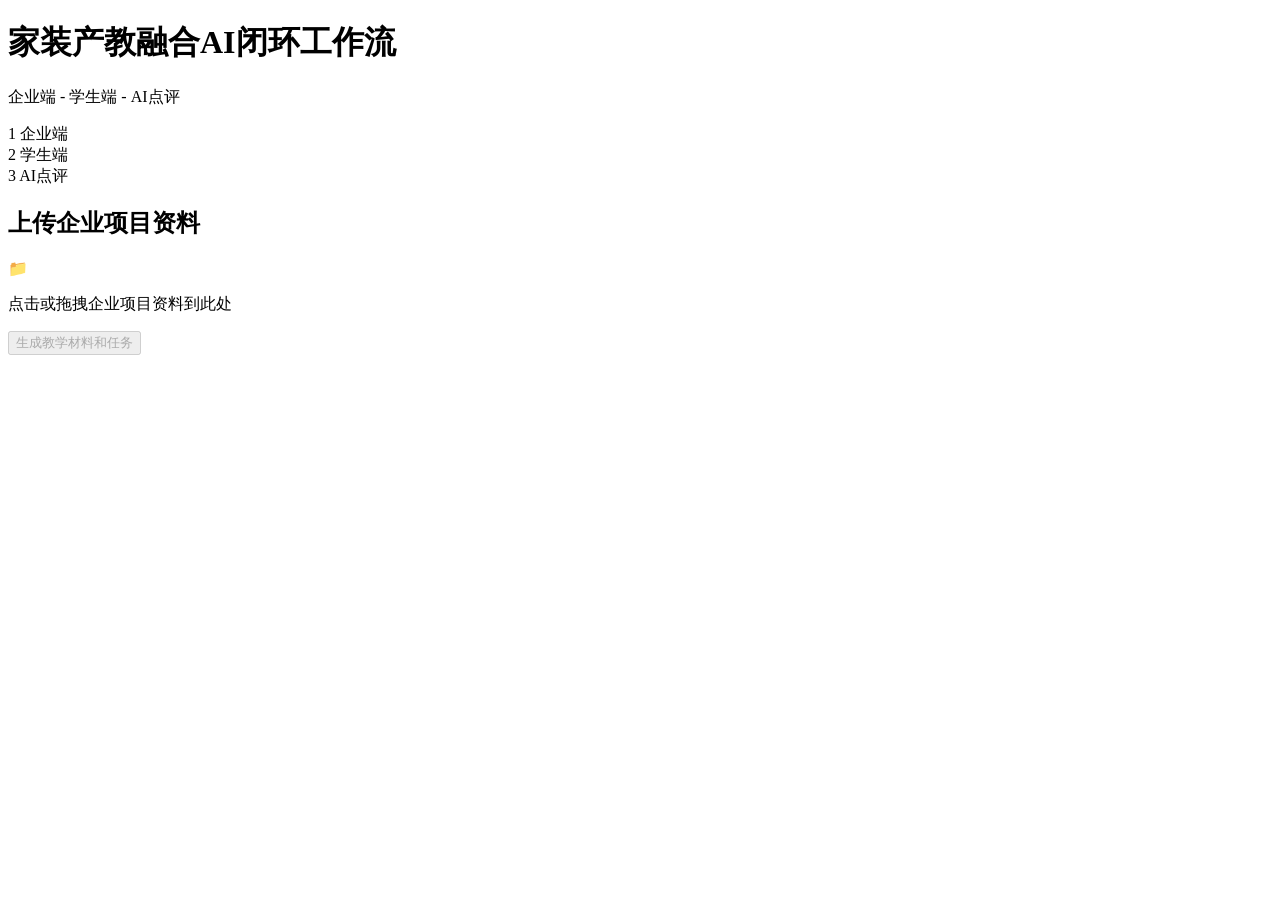
==== templates/index.html @ 1081c26d "Add files via upload" ====
<!DOCTYPE html>
<html lang="zh-CN">
<head>
    <meta charset="UTF-8">
    <title>家装产教融合AI闭环工作流</title>
    <link rel="stylesheet" href="/static/css/style.css">
</head>
<body>
    <div class="container">
        <header>
            <h1>家装产教融合AI闭环工作流</h1>
            <p class="subtitle">企业端 - 学生端 - AI点评</p>
        </header>
        <div class="stage-nav">
            <div class="stage-tab active" data-stage="1" id="tab1">
                <span class="stage-num">1</span>
                <span class="stage-title">企业端</span>
            </div>
            <div class="stage-tab" data-stage="2" id="tab2">
                <span class="stage-num">2</span>
                <span class="stage-title">学生端</span>
            </div>
            <div class="stage-tab" data-stage="3" id="tab3">
                <span class="stage-num">3</span>
                <span class="stage-title">AI点评</span>
            </div>
        </div>
        <div class="stage-content" id="stage1">
            <div class="card">
                <h2>上传企业项目资料</h2>
                <form id="projectForm" enctype="multipart/form-data">
                    <div class="upload-area" id="projectUploadArea">
                        <input type="file" id="projectFile" name="file" accept="*" hidden>
                        <div class="upload-placeholder">
                            <span class="upload-icon">📁</span>
                            <p>点击或拖拽企业项目资料到此处</p>
                        </div>
                    </div>
                    <button type="submit" class="btn btn-primary" id="projectSubmitBtn" disabled>
                        生成教学材料和任务
                    </button>
                </form>
            </div>
            <div class="result-container" id="courseResult" style="display:none">
                <h2>生成的教学材料</h2>
                <div class="result-content" id="courseContent"></div>
            </div>
            <div class="result-container" id="tasksResult" style="display:none">
                <h2>学生实战任务列表</h2>
                <div class="tasks-list" id="tasksList"></div>
                <button class="btn btn-primary" onclick="goToStage2()">
                    进入学生端
                </button>
            </div>
        </div>
        <div class="stage-content" id="stage2" style="display:none">
            <div class="card">
                <h2>提交作业</h2>
                <div class="task-selector">
                    <label>选择任务：</label>
                    <select id="taskSelect">
                        <option value="">请选择任务</option>
                    </select>
                </div>
                <form id="homeworkForm" enctype="multipart/form-data">
                    <div class="upload-area" id="homeworkUploadArea">
                        <input type="file" id="homeworkFile" name="file" accept=".pdf,.doc,.docx,.jpg,.png" hidden>
                        <div class="upload-placeholder">
                            <span class="upload-icon">📝</span>
                            <p>点击或拖拽作业文件到此处</p>
                        </div>
                    </div>
                    <button type="submit" class="btn btn-primary" id="homeworkSubmitBtn" disabled>
                        提交作业
                    </button>
                </form>
            </div>
            <div class="result-container" id="submissionsResult" style="display:none">
                <h2>已提交作业列表</h2>
                <div class="submissions-list" id="submissionsList"></div>
                <button class="btn btn-primary" onclick="generateReport()">
                    生成点评报告
                </button>
            </div>
        </div>
        <div class="stage-content" id="stage3" style="display:none">
            <div class="result-container">
                <h2>AI作业点评报告</h2>
                <div class="result-content" id="reportContent"></div>
                <button class="btn btn-secondary" onclick="resetWorkflow()">
                    开始新的工作流
                </button>
            </div>
        </div>
    </div>
    <script src="/static/js/script.js"></script>
</body>
</html>
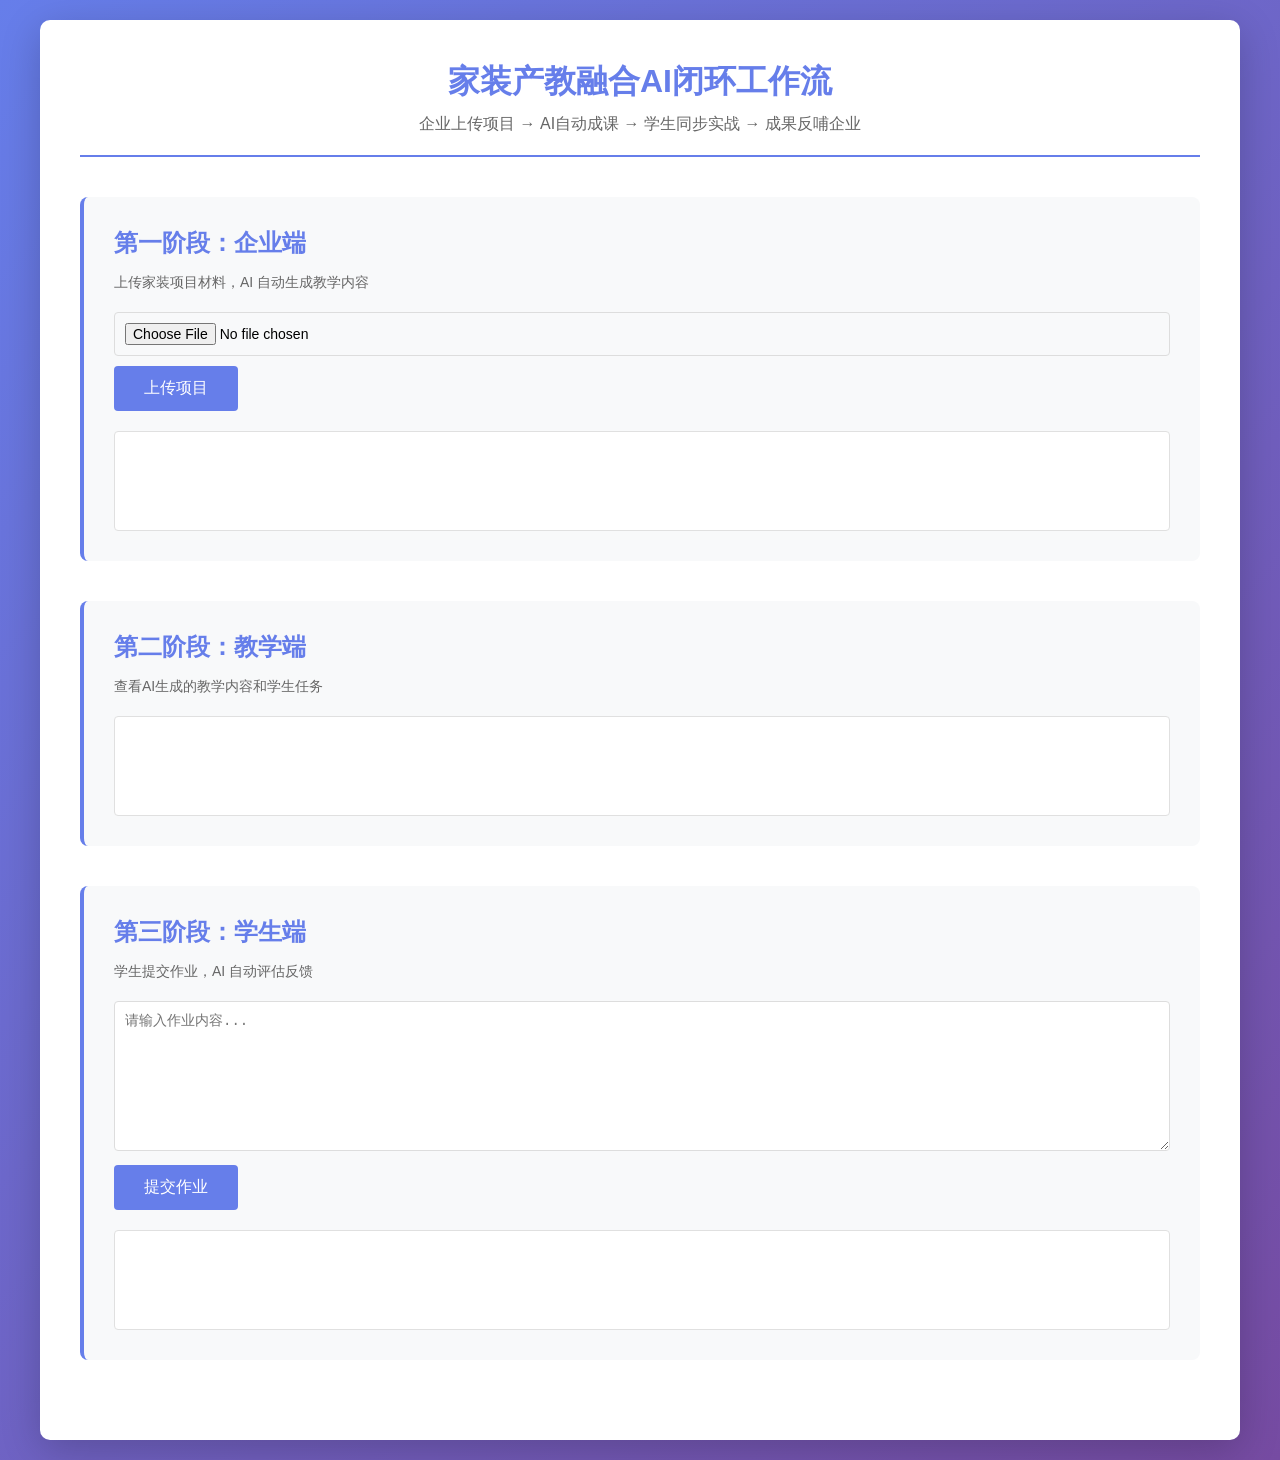
==== commit cacc964e: "Fix index.html with inline CSS and JavaScript" ====
--- a/templates/index.html
+++ b/templates/index.html
@@ -2,97 +2,245 @@
 <html lang="zh-CN">
 <head>
     <meta charset="UTF-8">
+    <meta name="viewport" content="width=device-width, initial-scale=1.0">
     <title>家装产教融合AI闭环工作流</title>
-    <link rel="stylesheet" href="/static/css/style.css">
+    <style>
+        * {
+            margin: 0;
+            padding: 0;
+            box-sizing: border-box;
+        }
+        
+        body {
+            font-family: 'Microsoft YaHei', Arial, sans-serif;
+            background: linear-gradient(135deg, #667eea 0%, #764ba2 100%);
+            min-height: 100vh;
+            padding: 20px;
+        }
+        
+        .container {
+            max-width: 1200px;
+            margin: 0 auto;
+            background: white;
+            border-radius: 10px;
+            box-shadow: 0 10px 40px rgba(0,0,0,0.2);
+            padding: 40px;
+        }
+        
+        header {
+            text-align: center;
+            margin-bottom: 40px;
+            padding-bottom: 20px;
+            border-bottom: 2px solid #667eea;
+        }
+        
+        header h1 {
+            color: #667eea;
+            font-size: 32px;
+            margin-bottom: 10px;
+        }
+        
+        header p {
+            color: #666;
+            font-size: 16px;
+        }
+        
+        .stage {
+            margin-bottom: 40px;
+            padding: 30px;
+            background: #f8f9fa;
+            border-radius: 8px;
+            border-left: 4px solid #667eea;
+        }
+        
+        .stage h2 {
+            color: #667eea;
+            margin-bottom: 15px;
+            font-size: 24px;
+        }
+        
+        .stage p {
+            color: #666;
+            margin-bottom: 20px;
+            font-size: 14px;
+        }
+        
+        .upload-area, .submission-area {
+            margin-top: 20px;
+        }
+        
+        input[type="file"], textarea {
+            width: 100%;
+            padding: 10px;
+            margin-bottom: 10px;
+            border: 1px solid #ddd;
+            border-radius: 4px;
+            font-size: 14px;
+        }
+        
+        textarea {
+            min-height: 150px;
+            resize: vertical;
+        }
+        
+        button {
+            background: #667eea;
+            color: white;
+            border: none;
+            padding: 12px 30px;
+            border-radius: 4px;
+            cursor: pointer;
+            font-size: 16px;
+            transition: background 0.3s;
+        }
+        
+        button:hover {
+            background: #764ba2;
+        }
+        
+        .result-area {
+            margin-top: 20px;
+            padding: 20px;
+            background: white;
+            border-radius: 4px;
+            border: 1px solid #e0e0e0;
+            min-height: 100px;
+        }
+        
+        .result-area h3 {
+            color: #667eea;
+            margin-bottom: 15px;
+        }
+        
+        .result-area p {
+            color: #333;
+            line-height: 1.6;
+        }
+        
+        .task-list {
+            list-style: none;
+        }
+        
+        .task-list li {
+            padding: 15px;
+            background: #f0f0f0;
+            margin-bottom: 10px;
+            border-radius: 4px;
+        }
+        
+        .task-list h4 {
+            color: #667eea;
+            margin-bottom: 10px;
+        }
+        
+        .task-list p {
+            color: #666;
+            font-size: 14px;
+            margin-bottom: 5px;
+        }
+    </style>
 </head>
 <body>
     <div class="container">
         <header>
             <h1>家装产教融合AI闭环工作流</h1>
-            <p class="subtitle">企业端 - 学生端 - AI点评</p>
+            <p>企业上传项目 → AI自动成课 → 学生同步实战 → 成果反哺企业</p>
         </header>
-        <div class="stage-nav">
-            <div class="stage-tab active" data-stage="1" id="tab1">
-                <span class="stage-num">1</span>
-                <span class="stage-title">企业端</span>
+        
+        <main>
+            <div class="stage" id="stage1">
+                <h2>第一阶段：企业端</h2>
+                <p>上传家装项目材料，AI 自动生成教学内容</p>
+                <div class="upload-area">
+                    <input type="file" id="projectFile" accept=".pdf,.doc,.docx,.txt,.jpg,.png">
+                    <button onclick="uploadProject()">上传项目</button>
+                </div>
+                <div id="courseContent" class="result-area"></div>
             </div>
-            <div class="stage-tab" data-stage="2" id="tab2">
-                <span class="stage-num">2</span>
-                <span class="stage-title">学生端</span>
+            
+            <div class="stage" id="stage2">
+                <h2>第二阶段：教学端</h2>
+                <p>查看AI生成的教学内容和学生任务</p>
+                <div id="teachingMaterials" class="result-area"></div>
             </div>
-            <div class="stage-tab" data-stage="3" id="tab3">
-                <span class="stage-num">3</span>
-                <span class="stage-title">AI点评</span>
+            
+            <div class="stage" id="stage3">
+                <h2>第三阶段：学生端</h2>
+                <p>学生提交作业，AI 自动评估反馈</p>
+                <div class="submission-area">
+                    <textarea id="submissionText" placeholder="请输入作业内容..."></textarea>
+                    <button onclick="submitHomework()">提交作业</button>
+                </div>
+                <div id="feedback" class="result-area"></div>
             </div>
-        </div>
-        <div class="stage-content" id="stage1">
-            <div class="card">
-                <h2>上传企业项目资料</h2>
-                <form id="projectForm" enctype="multipart/form-data">
-                    <div class="upload-area" id="projectUploadArea">
-                        <input type="file" id="projectFile" name="file" accept="*" hidden>
-                        <div class="upload-placeholder">
-                            <span class="upload-icon">📁</span>
-                            <p>点击或拖拽企业项目资料到此处</p>
-                        </div>
-                    </div>
-                    <button type="submit" class="btn btn-primary" id="projectSubmitBtn" disabled>
-                        生成教学材料和任务
-                    </button>
-                </form>
-            </div>
-            <div class="result-container" id="courseResult" style="display:none">
-                <h2>生成的教学材料</h2>
-                <div class="result-content" id="courseContent"></div>
-            </div>
-            <div class="result-container" id="tasksResult" style="display:none">
-                <h2>学生实战任务列表</h2>
-                <div class="tasks-list" id="tasksList"></div>
-                <button class="btn btn-primary" onclick="goToStage2()">
-                    进入学生端
-                </button>
-            </div>
-        </div>
-        <div class="stage-content" id="stage2" style="display:none">
-            <div class="card">
-                <h2>提交作业</h2>
-                <div class="task-selector">
-                    <label>选择任务：</label>
-                    <select id="taskSelect">
-                        <option value="">请选择任务</option>
-                    </select>
-                </div>
-                <form id="homeworkForm" enctype="multipart/form-data">
-                    <div class="upload-area" id="homeworkUploadArea">
-                        <input type="file" id="homeworkFile" name="file" accept=".pdf,.doc,.docx,.jpg,.png" hidden>
-                        <div class="upload-placeholder">
-                            <span class="upload-icon">📝</span>
-                            <p>点击或拖拽作业文件到此处</p>
-                        </div>
-                    </div>
-                    <button type="submit" class="btn btn-primary" id="homeworkSubmitBtn" disabled>
-                        提交作业
-                    </button>
-                </form>
-            </div>
-            <div class="result-container" id="submissionsResult" style="display:none">
-                <h2>已提交作业列表</h2>
-                <div class="submissions-list" id="submissionsList"></div>
-                <button class="btn btn-primary" onclick="generateReport()">
-                    生成点评报告
-                </button>
-            </div>
-        </div>
-        <div class="stage-content" id="stage3" style="display:none">
-            <div class="result-container">
-                <h2>AI作业点评报告</h2>
-                <div class="result-content" id="reportContent"></div>
-                <button class="btn btn-secondary" onclick="resetWorkflow()">
-                    开始新的工作流
-                </button>
-            </div>
-        </div>
+        </main>
     </div>
-    <script src="/static/js/script.js"></script>
+    
+    <script>
+        // 简单的JavaScript功能
+        function uploadProject() {
+            const fileInput = document.getElementById('projectFile');
+            const resultArea = document.getElementById('courseContent');
+            
+            if (fileInput.files.length === 0) {
+                resultArea.innerHTML = '<p style="color: red;">请先选择文件</p>';
+                return;
+            }
+            
+            resultArea.innerHTML = '<p>正在上传...</p>';
+            
+            const formData = new FormData();
+            formData.append('file', fileInput.files[0]);
+            
+            fetch('/upload_project', {
+                method: 'POST',
+                body: formData
+            })
+            .then(response => response.json())
+            .then(data => {
+                if (data.success) {
+                    resultArea.innerHTML = '<h3>生成成功！</h3><p>' + data.data.course_content + '</p>';
+                } else {
+                    resultArea.innerHTML = '<p style="color: red;">' + data.error + '</p>';
+                }
+            })
+            .catch(error => {
+                resultArea.innerHTML = '<p style="color: red;">上传失败：' + error + '</p>';
+            });
+        }
+        
+        function submitHomework() {
+            const textInput = document.getElementById('submissionText');
+            const resultArea = document.getElementById('feedback');
+            
+            if (textInput.value.trim() === '') {
+                resultArea.innerHTML = '<p style="color: red;">请输入作业内容</p>';
+                return;
+            }
+            
+            resultArea.innerHTML = '<p>正在提交...</p>';
+            
+            fetch('/submit_homework', {
+                method: 'POST',
+                headers: {
+                    'Content-Type': 'application/json'
+                },
+                body: JSON.stringify({
+                    submission: textInput.value
+                })
+            })
+            .then(response => response.json())
+            .then(data => {
+                if (data.success) {
+                    resultArea.innerHTML = '<h3>提交成功！</h3><p>' + data.data.feedback + '</p>';
+                } else {
+                    resultArea.innerHTML = '<p style="color: red;">' + data.error + '</p>';
+                }
+            })
+            .catch(error => {
+                resultArea.innerHTML = '<p style="color: red;">提交失败：' + error + '</p>';
+            });
+        }
+    </script>
 </body>
-</html>+</html>
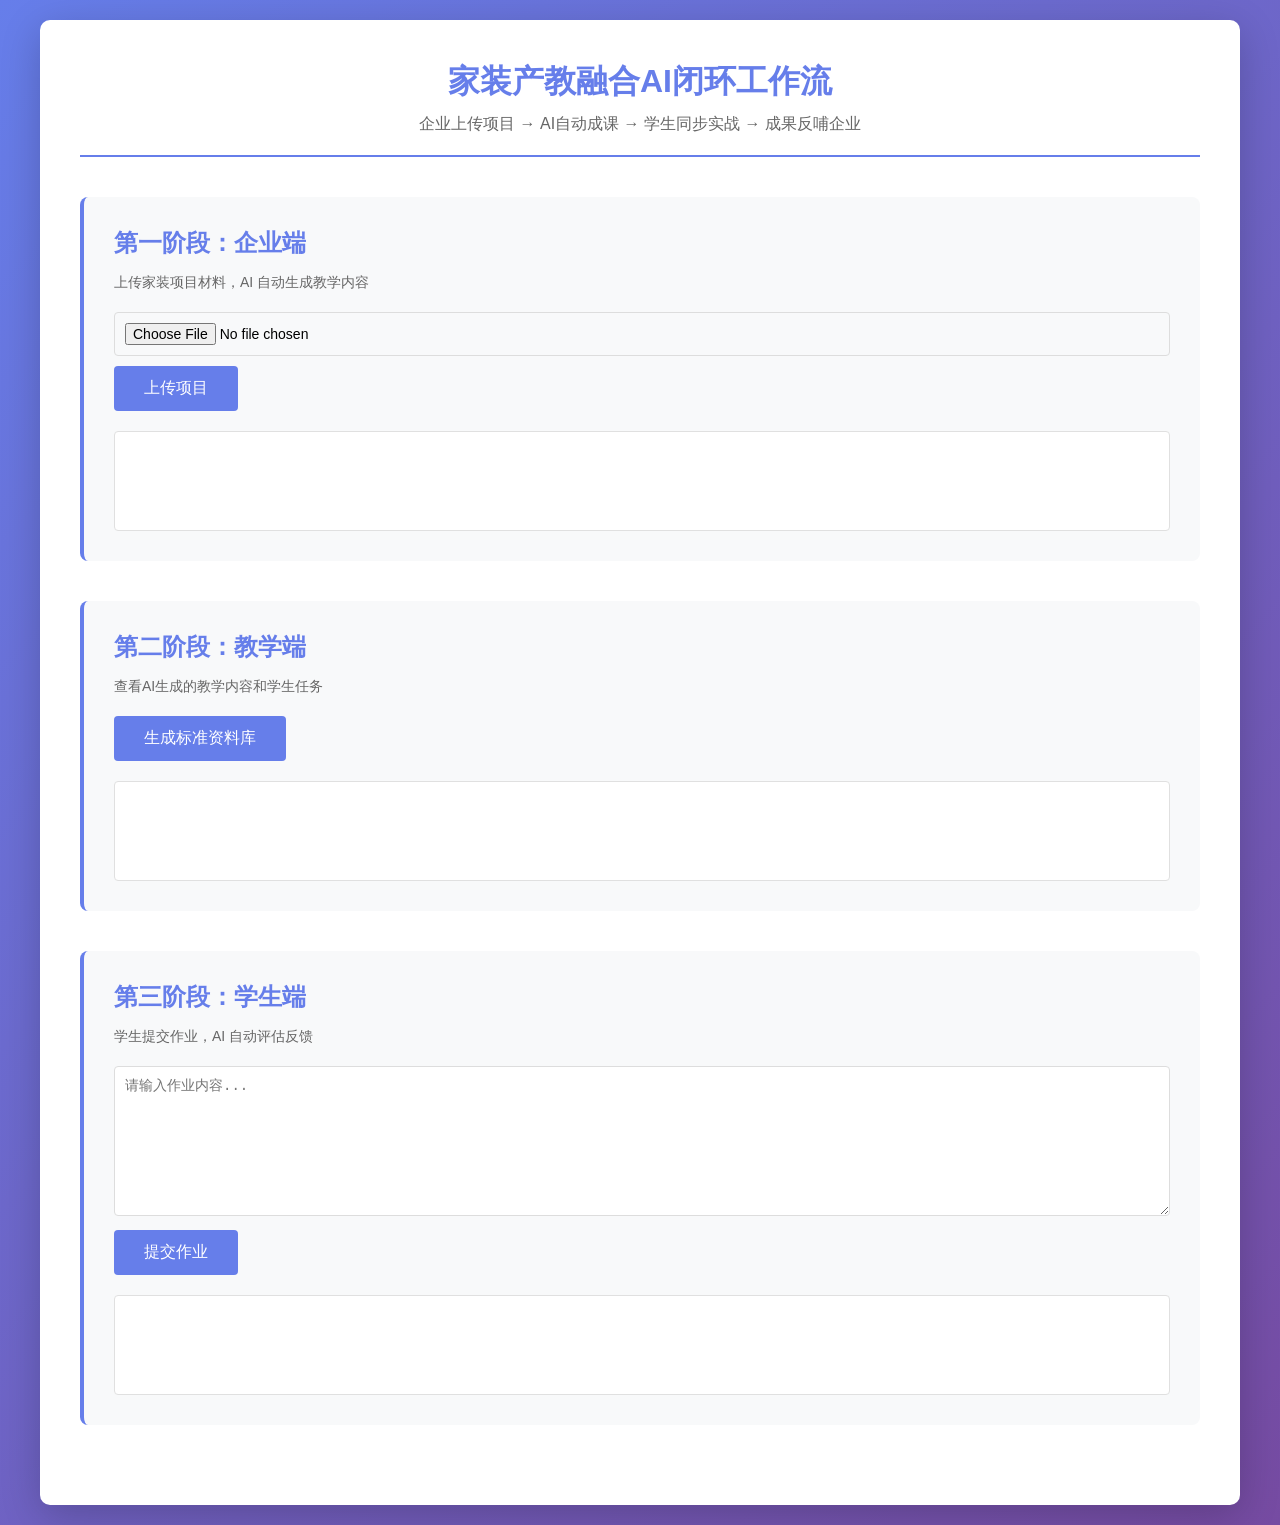
==== commit 0413f936: "Update index.html" ====
--- a/templates/index.html
+++ b/templates/index.html
@@ -158,11 +158,14 @@
                 <div id="courseContent" class="result-area"></div>
             </div>
             
-            <div class="stage" id="stage2">
-                <h2>第二阶段：教学端</h2>
-                <p>查看AI生成的教学内容和学生任务</p>
-                <div id="teachingMaterials" class="result-area"></div>
-            </div>
+           <div class="stage" id="stage2">
+    <h2>第二阶段：教学端</h2>
+    <p>查看AI生成的教学内容和学生任务</p>
+    <div class="generate-area">
+        <button onclick="generateMaterials()">生成标准资料库</button>
+    </div>
+    <div id="teachingMaterials" class="result-area"></div>
+</div>
             
             <div class="stage" id="stage3">
                 <h2>第三阶段：学生端</h2>
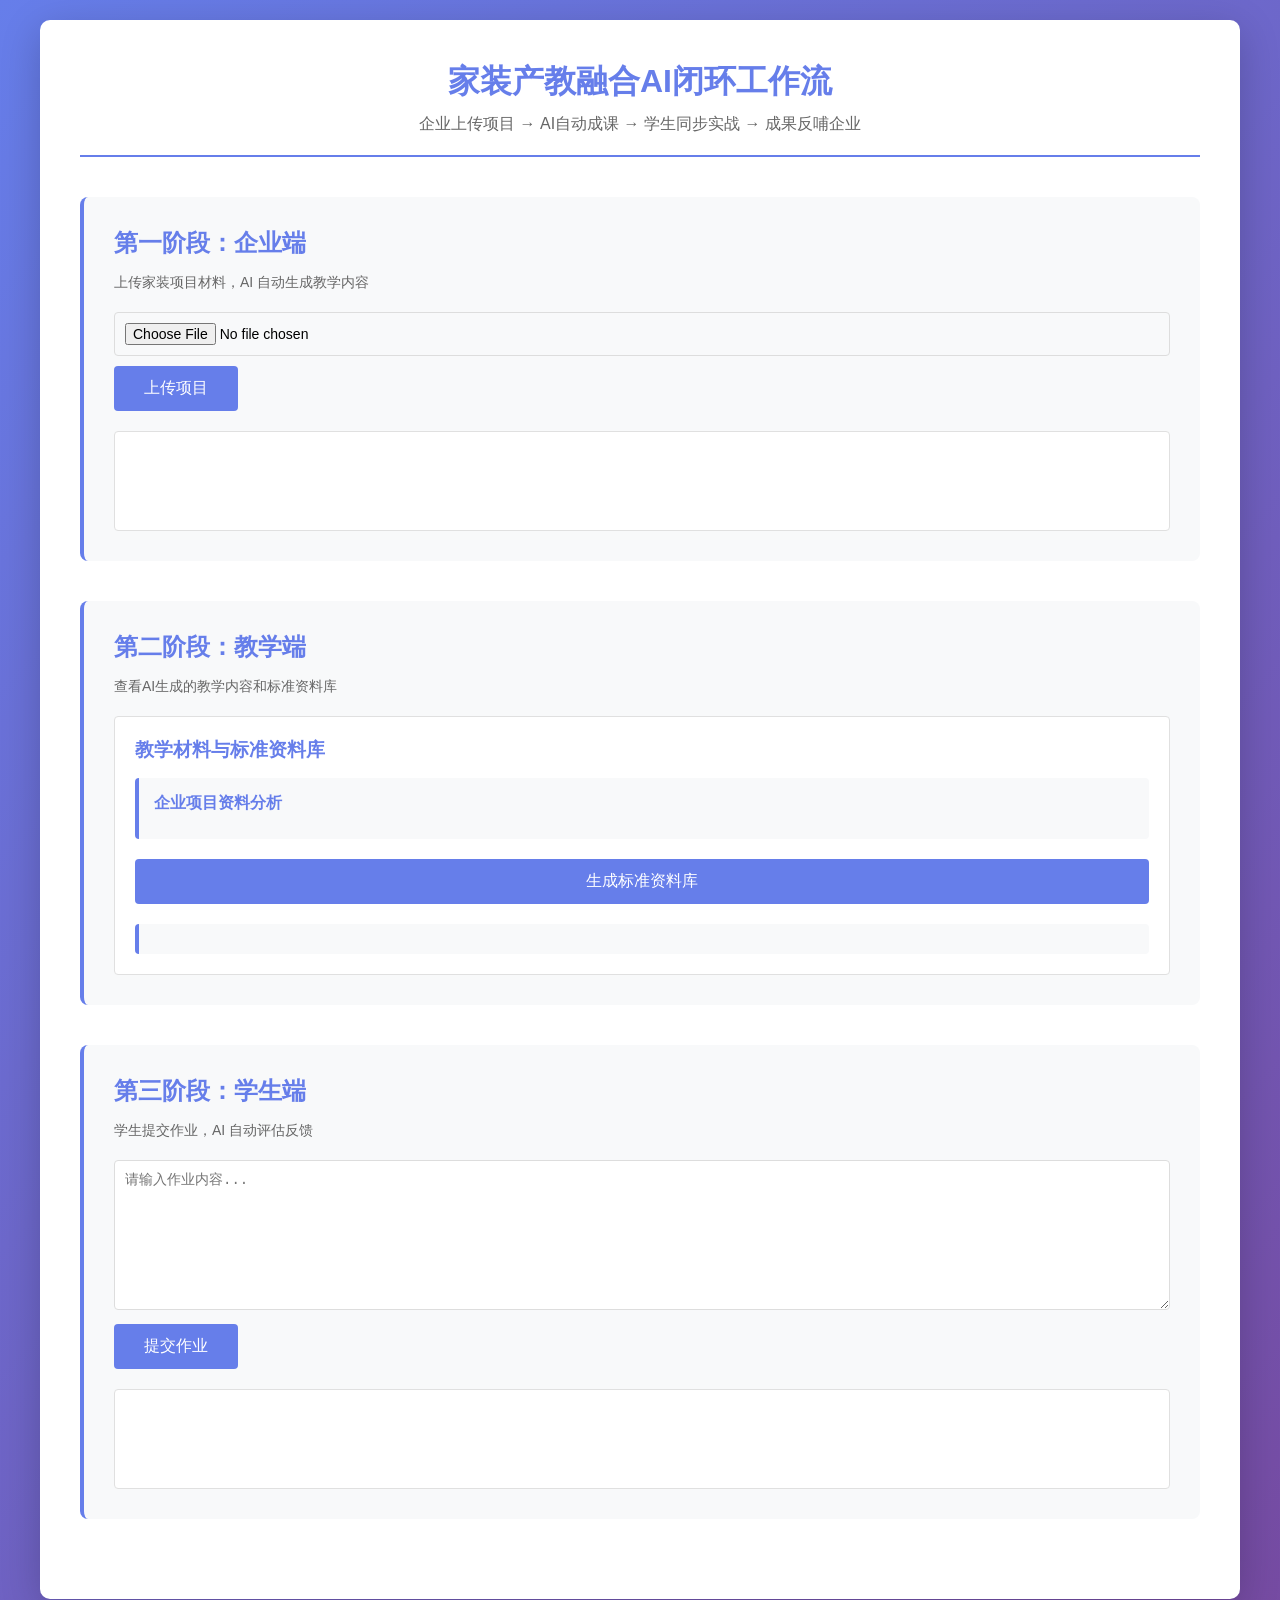
==== commit bb11ffe9: "Merge teaching materials dialog in teaching stage (inline CSS version)" ====
--- a/templates/index.html
+++ b/templates/index.html
@@ -117,6 +117,35 @@
             line-height: 1.6;
         }
         
+        /* 新增样式 */
+        .materials-section {
+            padding: 15px;
+            background: #f8f9fa;
+            border-radius: 4px;
+            border-left: 4px solid #667eea;
+            margin-top: 15px;
+        }
+        
+        .section-title {
+            color: #667eea;
+            margin-bottom: 10px;
+            font-size: 16px;
+        }
+        
+        .section-content {
+            color: #333;
+            line-height: 1.6;
+            font-size: 14px;
+        }
+        
+        .generate-area {
+            margin-top: 15px;
+        }
+        
+        .generate-area button {
+            width: 100%;
+        }
+        
         .task-list {
             list-style: none;
         }
@@ -158,14 +187,25 @@
                 <div id="courseContent" class="result-area"></div>
             </div>
             
-           <div class="stage" id="stage2">
-    <h2>第二阶段：教学端</h2>
-    <p>查看AI生成的教学内容和学生任务</p>
-    <div class="generate-area">
-        <button onclick="generateMaterials()">生成标准资料库</button>
-    </div>
-    <div id="teachingMaterials" class="result-area"></div>
-</div>
+            <div class="stage" id="stage2">
+                <h2>第二阶段：教学端</h2>
+                <p>查看AI生成的教学内容和标准资料库</p>
+                <div class="result-area">
+                    <h3>教学材料与标准资料库</h3>
+                    
+                    <!-- 企业项目资料分析部分 -->
+                    <div class="materials-section">
+                        <h4 class="section-title">企业项目资料分析</h4>
+                        <div id="teachingMaterials" class="section-content"></div>
+                    </div>
+                    
+                    <!-- 标准资料库部分 -->
+                    <div class="generate-area" style="margin-top: 20px;">
+                        <button onclick="generateMaterials()">生成标准资料库</button>
+                    </div>
+                    <div id="standardMaterials" class="materials-section" style="margin-top: 20px;"></div>
+                </div>
+            </div>
             
             <div class="stage" id="stage3">
                 <h2>第三阶段：学生端</h2>
@@ -180,7 +220,6 @@
     </div>
     
     <script>
-        // 简单的JavaScript功能
         function uploadProject() {
             const fileInput = document.getElementById('projectFile');
             const resultArea = document.getElementById('courseContent');
@@ -203,6 +242,11 @@
             .then(data => {
                 if (data.success) {
                     resultArea.innerHTML = '<h3>生成成功！</h3><p>' + data.data.course_content + '</p>';
+                    // 同时更新教学端
+                    const teachingMaterials = document.getElementById('teachingMaterials');
+                    if (teachingMaterials) {
+                        teachingMaterials.innerHTML = '<p>' + data.data.course_content + '</p>';
+                    }
                 } else {
                     resultArea.innerHTML = '<p style="color: red;">' + data.error + '</p>';
                 }
@@ -210,6 +254,62 @@
             .catch(error => {
                 resultArea.innerHTML = '<p style="color: red;">上传失败：' + error + '</p>';
             });
+        }
+        
+        function generateMaterials() {
+            const materialsArea = document.getElementById('standardMaterials');
+            
+            materialsArea.innerHTML = '<p>正在生成标准资料库...</p>';
+            
+            // 模拟生成标准资料库
+            setTimeout(() => {
+                const materials = `
+                    <h4 style="color: #667eea; margin-bottom: 10px;">家装设计标准资料库</h4>
+                    
+                    <h5 style="margin-top: 15px; margin-bottom: 5px;">一、设计规范</h5>
+                    <p>1. 空间布局原则：保证动线流畅，功能分区明确</p>
+                    <p>2. 色彩搭配：遵循 60-30-10 原则，主色60%，辅助色30%，点缀色10%</p>
+                    <p>3. 照明设计：采用基础照明、重点照明、氛围照明三层设计</p>
+                    
+                    <h5 style="margin-top: 15px; margin-bottom: 5px;">二、常用户型解析</h5>
+                    <p>1. 两居室：适合2-4人居住，核心区域为客厅和主卧</p>
+                    <p>2. 三居室：适合3-6人居住，需要规划多功能空间</p>
+                    <p>3. 四居室：适合4-8人居住，注重私密性和公共空间的平衡</p>
+                    
+                    <h5 style="margin-top: 15px; margin-bottom: 5px;">三、材料选择指南</h5>
+                    <p>1. 地面材料：瓷砖、实木地板、复合地板</p>
+                    <p>2. 墙面材料：乳胶漆、壁纸、硅藻泥</p>
+                    <p>3. 顶面材料：石膏板吊顶、集成吊顶、裸顶</p>
+                    
+                    <h5 style="margin-top: 15px; margin-bottom: 5px;">四、预算分配建议</h5>
+                    <p>1. 硬装（水电、墙地、吊顶）：40%</p>
+                    <p>2. 软装（家具、窗帘、饰品）：30%</p>
+                    <p>3. 电器设备：20%</p>
+                    <p>4. 备用金：10%</p>
+                    
+                    <h5 style="margin-top: 15px; margin-bottom: 5px;">五、学生任务清单</h5>
+                    <ul class="task-list">
+                        <li>
+                            <h4>任务1：户型分析</h4>
+                            <p>分析给定户型的优缺点，提出改进建议</p>
+                        </li>
+                        <li>
+                            <h4>任务2：方案设计</h4>
+                            <p>根据户型特点和用户需求，完成平面布局设计</p>
+                        </li>
+                        <li>
+                            <h4>任务3：材料搭配</h4>
+                            <p>选择合适的材料，完成材料方案和预算表</p>
+                        </li>
+                        <li>
+                            <h4>任务4：效果渲染</h4>
+                            <p>制作3D效果图，展示最终设计方案</p>
+                        </li>
+                    </ul>
+                `;
+                
+                materialsArea.innerHTML = materials;
+            }, 1500);
         }
         
         function submitHomework() {
